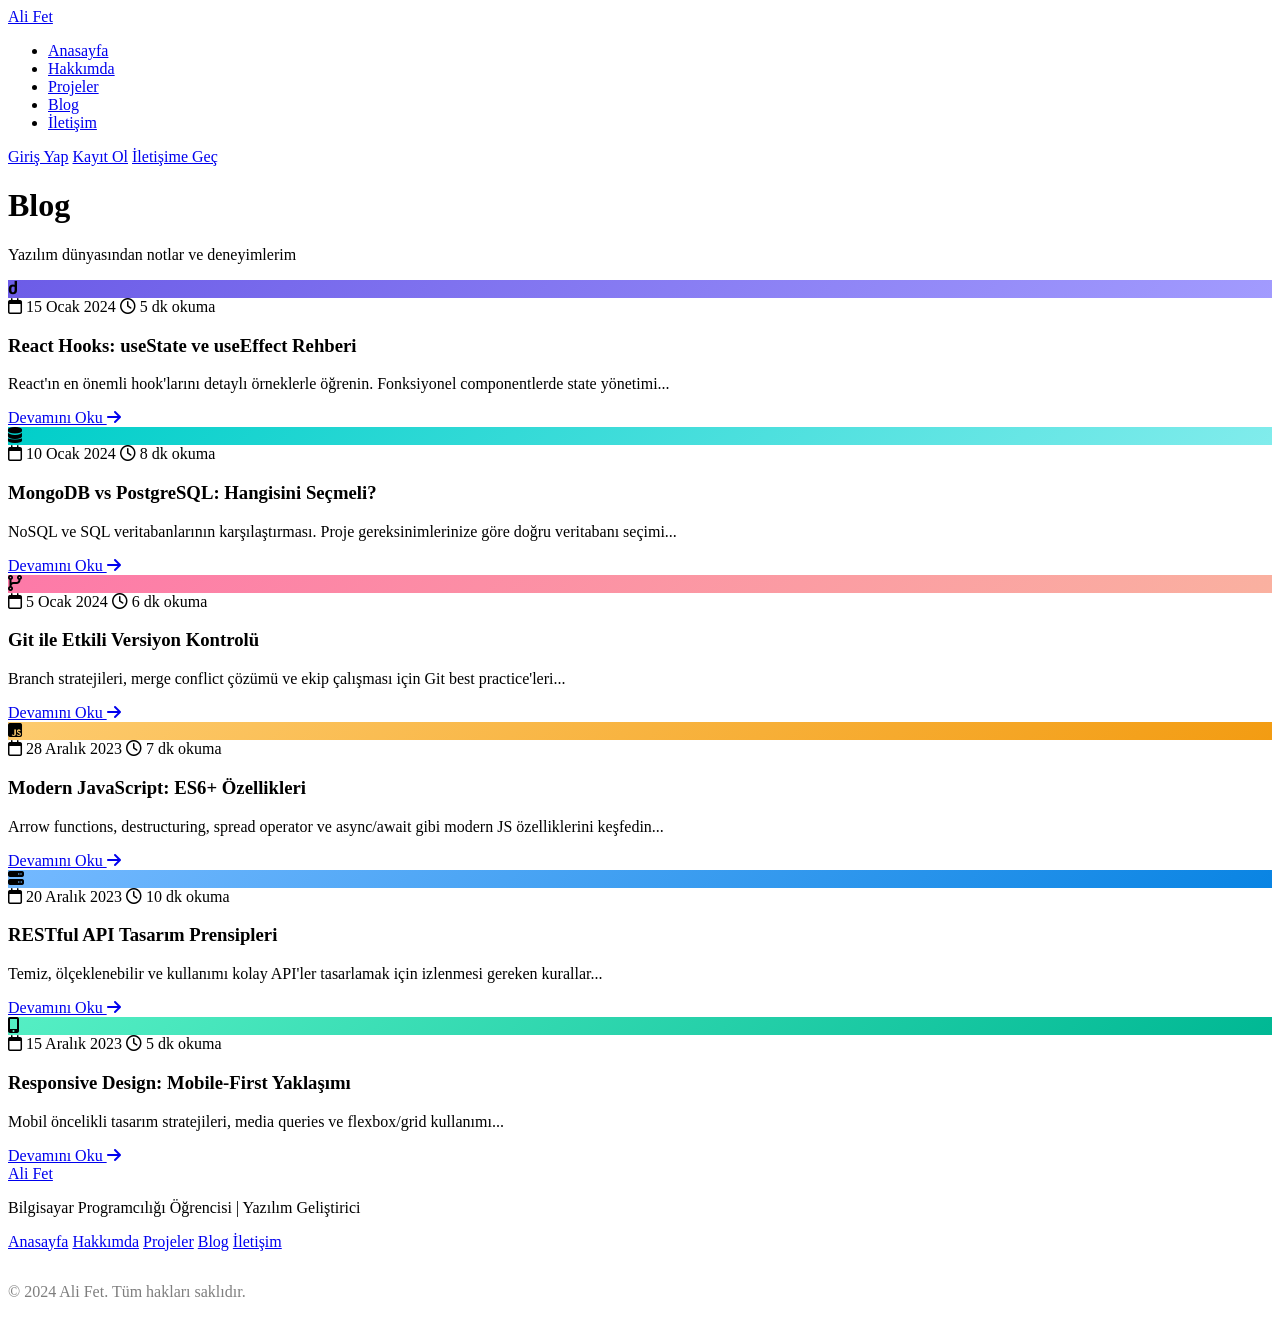
==== pages/blog.html @ 5f3c0827 "Add files via upload" ====
<!DOCTYPE html>
<html lang="tr">
<head>
    <meta charset="UTF-8">
    <meta name="viewport" content="width=device-width, initial-scale=1.0">
    <title>Blog | Ali Fet</title>
    <link rel="stylesheet" href="../assets/css/style.css">
    <link rel="stylesheet" href="../assets/css/responsive.css">
    <link rel="stylesheet" href="https://cdnjs.cloudflare.com/ajax/libs/font-awesome/6.4.0/css/all.min.css">
</head>
<body>
    <div class="preloader">
        <div class="loader"></div>
    </div>
    
    <div class="particles"></div>
    
    <nav class="navbar">
        <a href="../index.html" class="logo">Ali Fet</a>
        
        <ul class="nav-links">
            <li><a href="../index.html">Anasayfa</a></li>
            <li><a href="hakkimda.html">Hakkımda</a></li>
            <li><a href="projeler.html">Projeler</a></li>
            <li><a href="blog.html" class="active">Blog</a></li>
            <li><a href="iletisim.html">İletişim</a></li>
        </ul>
        
        <div class="nav-right">
            <a href="giris.html" class="btn btn-outline">Giriş Yap</a>
            <a href="kayit.html" class="btn btn-primary">Kayıt Ol</a>
            <a href="iletisim.html" class="btn btn-secondary">İletişime Geç</a>
        </div>
        
        <div class="mobile-menu-btn">
            <span></span>
            <span></span>
            <span></span>
        </div>
    </nav>
    
    <header class="page-header">
        <h1>Blog</h1>
        <p>Yazılım dünyasından notlar ve deneyimlerim</p>
    </header>
    
    <div class="blog-grid">
        <article class="blog-card">
            <div class="blog-image" style="background: linear-gradient(135deg, #6c5ce7, #a29bfe);">
                <i class="fas fa-react"></i>
            </div>
            <div class="blog-content">
                <div class="blog-meta">
                    <span><i class="far fa-calendar"></i> 15 Ocak 2024</span>
                    <span><i class="far fa-clock"></i> 5 dk okuma</span>
                </div>
                <h3>React Hooks: useState ve useEffect Rehberi</h3>
                <p>React'ın en önemli hook'larını detaylı örneklerle öğrenin. Fonksiyonel componentlerde state yönetimi...</p>
                <a href="#" class="read-more">Devamını Oku <i class="fas fa-arrow-right"></i></a>
            </div>
        </article>
        
        <article class="blog-card">
            <div class="blog-image" style="background: linear-gradient(135deg, #00cec9, #81ecec);">
                <i class="fas fa-database"></i>
            </div>
            <div class="blog-content">
                <div class="blog-meta">
                    <span><i class="far fa-calendar"></i> 10 Ocak 2024</span>
                    <span><i class="far fa-clock"></i> 8 dk okuma</span>
                </div>
                <h3>MongoDB vs PostgreSQL: Hangisini Seçmeli?</h3>
                <p>NoSQL ve SQL veritabanlarının karşılaştırması. Proje gereksinimlerinize göre doğru veritabanı seçimi...</p>
                <a href="#" class="read-more">Devamını Oku <i class="fas fa-arrow-right"></i></a>
            </div>
        </article>
        
        <article class="blog-card">
            <div class="blog-image" style="background: linear-gradient(135deg, #fd79a8, #fab1a0);">
                <i class="fas fa-code-branch"></i>
            </div>
            <div class="blog-content">
                <div class="blog-meta">
                    <span><i class="far fa-calendar"></i> 5 Ocak 2024</span>
                    <span><i class="far fa-clock"></i> 6 dk okuma</span>
                </div>
                <h3>Git ile Etkili Versiyon Kontrolü</h3>
                <p>Branch stratejileri, merge conflict çözümü ve ekip çalışması için Git best practice'leri...</p>
                <a href="#" class="read-more">Devamını Oku <i class="fas fa-arrow-right"></i></a>
            </div>
        </article>
        
        <article class="blog-card">
            <div class="blog-image" style="background: linear-gradient(135deg, #fdcb6e, #f39c12);">
                <i class="fab fa-js-square"></i>
            </div>
            <div class="blog-content">
                <div class="blog-meta">
                    <span><i class="far fa-calendar"></i> 28 Aralık 2023</span>
                    <span><i class="far fa-clock"></i> 7 dk okuma</span>
                </div>
                <h3>Modern JavaScript: ES6+ Özellikleri</h3>
                <p>Arrow functions, destructuring, spread operator ve async/await gibi modern JS özelliklerini keşfedin...</p>
                <a href="#" class="read-more">Devamını Oku <i class="fas fa-arrow-right"></i></a>
            </div>
        </article>
        
        <article class="blog-card">
            <div class="blog-image" style="background: linear-gradient(135deg, #74b9ff, #0984e3);">
                <i class="fas fa-server"></i>
            </div>
            <div class="blog-content">
                <div class="blog-meta">
                    <span><i class="far fa-calendar"></i> 20 Aralık 2023</span>
                    <span><i class="far fa-clock"></i> 10 dk okuma</span>
                </div>
                <h3>RESTful API Tasarım Prensipleri</h3>
                <p>Temiz, ölçeklenebilir ve kullanımı kolay API'ler tasarlamak için izlenmesi gereken kurallar...</p>
                <a href="#" class="read-more">Devamını Oku <i class="fas fa-arrow-right"></i></a>
            </div>
        </article>
        
        <article class="blog-card">
            <div class="blog-image" style="background: linear-gradient(135deg, #55efc4, #00b894);">
                <i class="fas fa-mobile-alt"></i>
            </div>
            <div class="blog-content">
                <div class="blog-meta">
                    <span><i class="far fa-calendar"></i> 15 Aralık 2023</span>
                    <span><i class="far fa-clock"></i> 5 dk okuma</span>
                </div>
                <h3>Responsive Design: Mobile-First Yaklaşımı</h3>
                <p>Mobil öncelikli tasarım stratejileri, media queries ve flexbox/grid kullanımı...</p>
                <a href="#" class="read-more">Devamını Oku <i class="fas fa-arrow-right"></i></a>
            </div>
        </article>
    </div>
    
    <footer class="footer">
        <div class="footer-content">
            <a href="../index.html" class="logo">Ali Fet</a>
            <p>Bilgisayar Programcılığı Öğrencisi | Yazılım Geliştirici</p>
            <div class="footer-links">
                <a href="../index.html">Anasayfa</a>
                <a href="hakkimda.html">Hakkımda</a>
                <a href="projeler.html">Projeler</a>
                <a href="blog.html">Blog</a>
                <a href="iletisim.html">İletişim</a>
            </div>
            <p style="margin-top: 2rem; opacity: 0.5;">© 2024 Ali Fet. Tüm hakları saklıdır.</p>
        </div>
    </footer>
    
    <script src="../assets/js/main.js"></script>
</body>
</html>
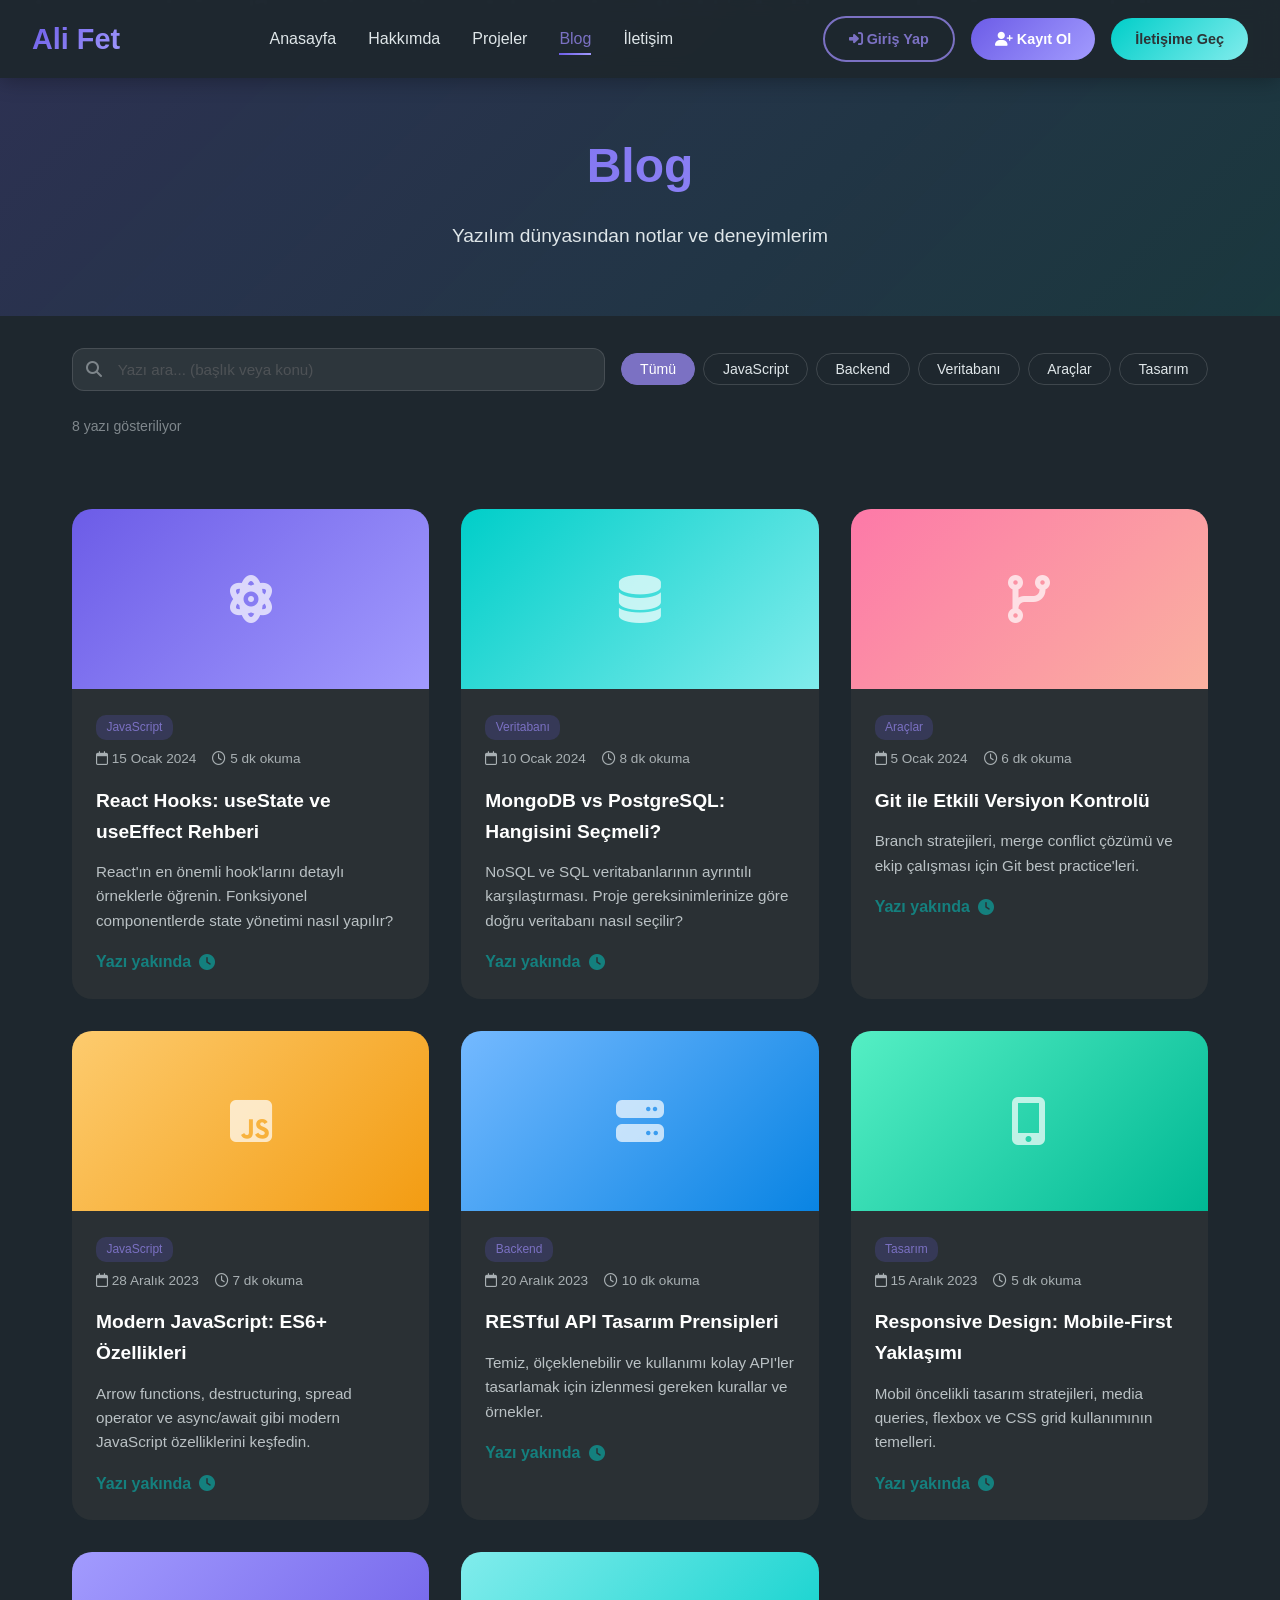
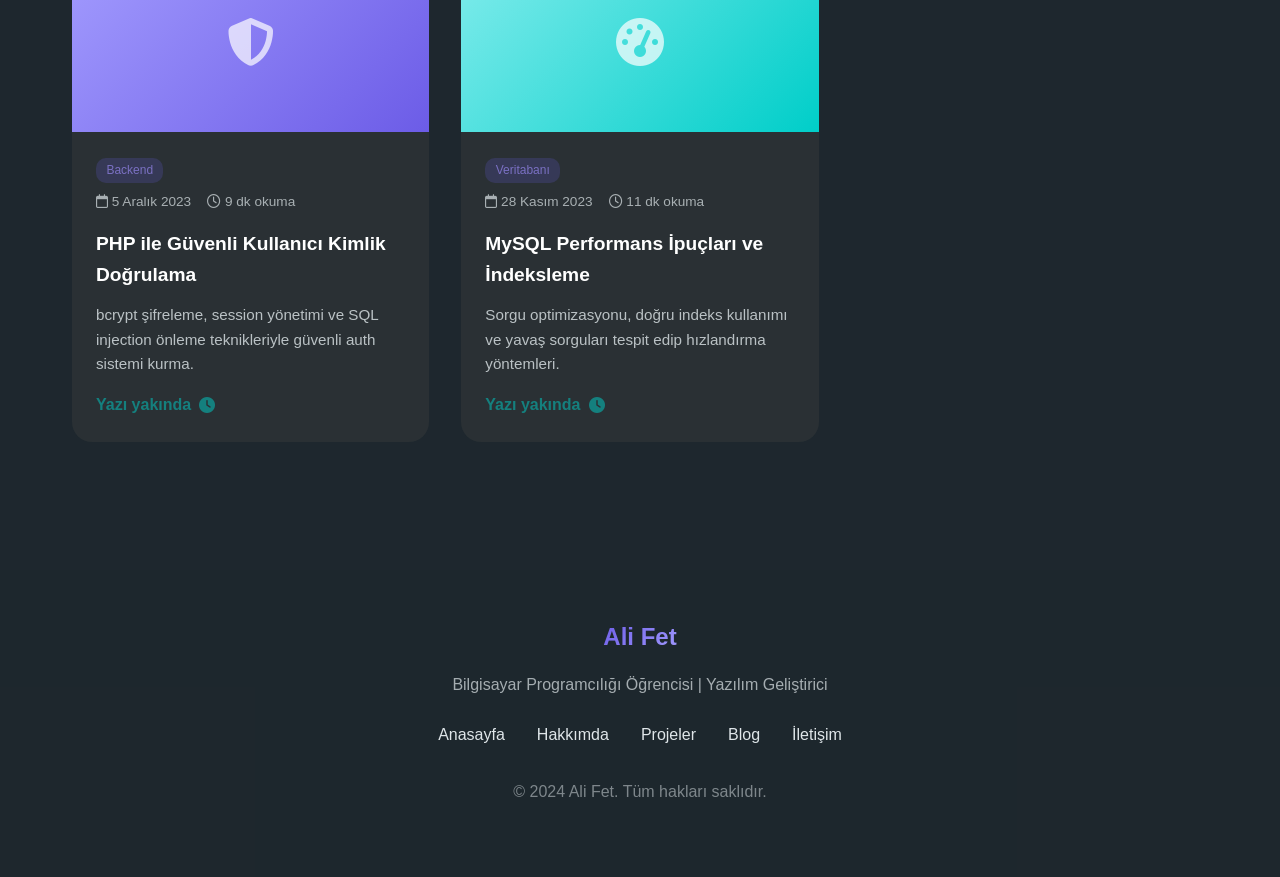
==== commit 447c2872: "Update blog.html" ====
--- a/pages/blog.html
+++ b/pages/blog.html
@@ -4,20 +4,76 @@
     <meta charset="UTF-8">
     <meta name="viewport" content="width=device-width, initial-scale=1.0">
     <title>Blog | Ali Fet</title>
+    <link rel="icon" type="image/svg+xml" href="../assets/img/favicon.svg">
     <link rel="stylesheet" href="../assets/css/style.css">
     <link rel="stylesheet" href="../assets/css/responsive.css">
     <link rel="stylesheet" href="https://cdnjs.cloudflare.com/ajax/libs/font-awesome/6.4.0/css/all.min.css">
+    <style>
+        .filter-bar {
+            max-width: 1200px;
+            margin: 2rem auto 1.5rem;
+            padding: 0 2rem;
+            display: flex;
+            flex-wrap: wrap;
+            gap: 1rem;
+            align-items: center;
+        }
+        .search-box { flex: 1; min-width: 220px; position: relative; }
+        .search-box input {
+            width: 100%;
+            padding: 0.75rem 1rem 0.75rem 2.8rem;
+            background: rgba(255,255,255,0.07);
+            border: 1px solid rgba(255,255,255,0.12);
+            border-radius: 12px;
+            color: var(--light);
+            font-size: 0.95rem;
+            transition: border-color 0.3s;
+        }
+        .search-box input:focus { outline: none; border-color: var(--primary); background: rgba(255,255,255,0.1); }
+        .search-box input::placeholder { opacity: 0.45; }
+        .search-box i { position: absolute; left: 0.9rem; top: 50%; transform: translateY(-50%); opacity: 0.45; pointer-events: none; }
+
+        .filter-cats { display: flex; flex-wrap: wrap; gap: 0.5rem; }
+        .filter-cats button {
+            padding: 0.45rem 1.15rem;
+            border-radius: 20px;
+            border: 1px solid rgba(255,255,255,0.15);
+            background: transparent;
+            color: var(--light);
+            cursor: pointer;
+            font-size: 0.88rem;
+            transition: all 0.22s;
+        }
+        .filter-cats button:hover { border-color: var(--primary); color: var(--primary); }
+        .filter-cats button.active { background: var(--primary); border-color: var(--primary); color: #fff; }
+
+        .result-count {
+            max-width: 1200px; margin: 0 auto 0.5rem; padding: 0 2rem;
+            font-size: 0.88rem; opacity: 0.5;
+        }
+
+        .empty-state {
+            text-align: center; padding: 4rem 2rem; opacity: 0.55;
+        }
+        .empty-state i { font-size: 3rem; margin-bottom: 1rem; display: block; }
+
+        .kat-badge {
+            font-size: 0.75rem;
+            background: rgba(108,92,231,0.2);
+            color: var(--primary);
+            padding: 0.18rem 0.65rem;
+            border-radius: 10px;
+            display: inline-block;
+            margin-bottom: 0.5rem;
+        }
+    </style>
 </head>
 <body>
-    <div class="preloader">
-        <div class="loader"></div>
-    </div>
-    
+    <div class="preloader"><div class="loader"></div></div>
     <div class="particles"></div>
-    
+
     <nav class="navbar">
         <a href="../index.html" class="logo">Ali Fet</a>
-        
         <ul class="nav-links">
             <li><a href="../index.html">Anasayfa</a></li>
             <li><a href="hakkimda.html">Hakkımda</a></li>
@@ -25,117 +81,45 @@
             <li><a href="blog.html" class="active">Blog</a></li>
             <li><a href="iletisim.html">İletişim</a></li>
         </ul>
-        
         <div class="nav-right">
             <a href="giris.html" class="btn btn-outline">Giriş Yap</a>
             <a href="kayit.html" class="btn btn-primary">Kayıt Ol</a>
             <a href="iletisim.html" class="btn btn-secondary">İletişime Geç</a>
         </div>
-        
-        <div class="mobile-menu-btn">
-            <span></span>
-            <span></span>
-            <span></span>
-        </div>
+        <div class="mobile-menu-btn"><span></span><span></span><span></span></div>
     </nav>
-    
+
     <header class="page-header">
         <h1>Blog</h1>
         <p>Yazılım dünyasından notlar ve deneyimlerim</p>
     </header>
-    
-    <div class="blog-grid">
-        <article class="blog-card">
-            <div class="blog-image" style="background: linear-gradient(135deg, #6c5ce7, #a29bfe);">
-                <i class="fas fa-react"></i>
-            </div>
-            <div class="blog-content">
-                <div class="blog-meta">
-                    <span><i class="far fa-calendar"></i> 15 Ocak 2024</span>
-                    <span><i class="far fa-clock"></i> 5 dk okuma</span>
-                </div>
-                <h3>React Hooks: useState ve useEffect Rehberi</h3>
-                <p>React'ın en önemli hook'larını detaylı örneklerle öğrenin. Fonksiyonel componentlerde state yönetimi...</p>
-                <a href="#" class="read-more">Devamını Oku <i class="fas fa-arrow-right"></i></a>
-            </div>
-        </article>
-        
-        <article class="blog-card">
-            <div class="blog-image" style="background: linear-gradient(135deg, #00cec9, #81ecec);">
-                <i class="fas fa-database"></i>
-            </div>
-            <div class="blog-content">
-                <div class="blog-meta">
-                    <span><i class="far fa-calendar"></i> 10 Ocak 2024</span>
-                    <span><i class="far fa-clock"></i> 8 dk okuma</span>
-                </div>
-                <h3>MongoDB vs PostgreSQL: Hangisini Seçmeli?</h3>
-                <p>NoSQL ve SQL veritabanlarının karşılaştırması. Proje gereksinimlerinize göre doğru veritabanı seçimi...</p>
-                <a href="#" class="read-more">Devamını Oku <i class="fas fa-arrow-right"></i></a>
-            </div>
-        </article>
-        
-        <article class="blog-card">
-            <div class="blog-image" style="background: linear-gradient(135deg, #fd79a8, #fab1a0);">
-                <i class="fas fa-code-branch"></i>
-            </div>
-            <div class="blog-content">
-                <div class="blog-meta">
-                    <span><i class="far fa-calendar"></i> 5 Ocak 2024</span>
-                    <span><i class="far fa-clock"></i> 6 dk okuma</span>
-                </div>
-                <h3>Git ile Etkili Versiyon Kontrolü</h3>
-                <p>Branch stratejileri, merge conflict çözümü ve ekip çalışması için Git best practice'leri...</p>
-                <a href="#" class="read-more">Devamını Oku <i class="fas fa-arrow-right"></i></a>
-            </div>
-        </article>
-        
-        <article class="blog-card">
-            <div class="blog-image" style="background: linear-gradient(135deg, #fdcb6e, #f39c12);">
-                <i class="fab fa-js-square"></i>
-            </div>
-            <div class="blog-content">
-                <div class="blog-meta">
-                    <span><i class="far fa-calendar"></i> 28 Aralık 2023</span>
-                    <span><i class="far fa-clock"></i> 7 dk okuma</span>
-                </div>
-                <h3>Modern JavaScript: ES6+ Özellikleri</h3>
-                <p>Arrow functions, destructuring, spread operator ve async/await gibi modern JS özelliklerini keşfedin...</p>
-                <a href="#" class="read-more">Devamını Oku <i class="fas fa-arrow-right"></i></a>
-            </div>
-        </article>
-        
-        <article class="blog-card">
-            <div class="blog-image" style="background: linear-gradient(135deg, #74b9ff, #0984e3);">
-                <i class="fas fa-server"></i>
-            </div>
-            <div class="blog-content">
-                <div class="blog-meta">
-                    <span><i class="far fa-calendar"></i> 20 Aralık 2023</span>
-                    <span><i class="far fa-clock"></i> 10 dk okuma</span>
-                </div>
-                <h3>RESTful API Tasarım Prensipleri</h3>
-                <p>Temiz, ölçeklenebilir ve kullanımı kolay API'ler tasarlamak için izlenmesi gereken kurallar...</p>
-                <a href="#" class="read-more">Devamını Oku <i class="fas fa-arrow-right"></i></a>
-            </div>
-        </article>
-        
-        <article class="blog-card">
-            <div class="blog-image" style="background: linear-gradient(135deg, #55efc4, #00b894);">
-                <i class="fas fa-mobile-alt"></i>
-            </div>
-            <div class="blog-content">
-                <div class="blog-meta">
-                    <span><i class="far fa-calendar"></i> 15 Aralık 2023</span>
-                    <span><i class="far fa-clock"></i> 5 dk okuma</span>
-                </div>
-                <h3>Responsive Design: Mobile-First Yaklaşımı</h3>
-                <p>Mobil öncelikli tasarım stratejileri, media queries ve flexbox/grid kullanımı...</p>
-                <a href="#" class="read-more">Devamını Oku <i class="fas fa-arrow-right"></i></a>
-            </div>
-        </article>
+
+    <!-- Filtre Araç Çubuğu -->
+    <div class="filter-bar">
+        <div class="search-box">
+            <i class="fas fa-search"></i>
+            <input type="text" id="blogArama" placeholder="Yazı ara... (başlık veya konu)">
+        </div>
+        <div class="filter-cats" id="blogKategori">
+            <button class="active" data-kat="tumu">Tümü</button>
+            <button data-kat="javascript">JavaScript</button>
+            <button data-kat="backend">Backend</button>
+            <button data-kat="veritabani">Veritabanı</button>
+            <button data-kat="araclar">Araçlar</button>
+            <button data-kat="tasarim">Tasarım</button>
+        </div>
     </div>
-    
+
+    <div class="result-count" id="blogSonuc"></div>
+
+    <div class="blog-grid" id="blogGrid"></div>
+
+    <div class="empty-state" id="blogBos" style="display:none;">
+        <i class="fas fa-search"></i>
+        <h3>Sonuç Bulunamadı</h3>
+        <p>Arama kriterlerinize uygun yazı bulunamadı.<br>Farklı bir anahtar kelime deneyin.</p>
+    </div>
+
     <footer class="footer">
         <div class="footer-content">
             <a href="../index.html" class="logo">Ali Fet</a>
@@ -147,10 +131,192 @@
                 <a href="blog.html">Blog</a>
                 <a href="iletisim.html">İletişim</a>
             </div>
-            <p style="margin-top: 2rem; opacity: 0.5;">© 2024 Ali Fet. Tüm hakları saklıdır.</p>
+            <p style="margin-top:2rem;opacity:0.5;">© 2024 Ali Fet. Tüm hakları saklıdır.</p>
         </div>
     </footer>
-    
+
     <script src="../assets/js/main.js"></script>
+    <script>
+    /* ================================================================
+       blog.html — Arama + Kategori Filtreleme (tamamen statik JS)
+    ================================================================ */
+
+    var BLOG_YAZILARI = [
+        {
+            id: 1,
+            baslik: 'React Hooks: useState ve useEffect Rehberi',
+            ozet: 'React\'ın en önemli hook\'larını detaylı örneklerle öğrenin. Fonksiyonel componentlerde state yönetimi nasıl yapılır?',
+            tarih: '15 Ocak 2024',
+            okuma: '5 dk',
+            kat: 'javascript',
+            renk: 'linear-gradient(135deg,#6c5ce7,#a29bfe)',
+            ikon: 'fas fa-atom'
+        },
+        {
+            id: 2,
+            baslik: 'MongoDB vs PostgreSQL: Hangisini Seçmeli?',
+            ozet: 'NoSQL ve SQL veritabanlarının ayrıntılı karşılaştırması. Proje gereksinimlerinize göre doğru veritabanı nasıl seçilir?',
+            tarih: '10 Ocak 2024',
+            okuma: '8 dk',
+            kat: 'veritabani',
+            renk: 'linear-gradient(135deg,#00cec9,#81ecec)',
+            ikon: 'fas fa-database'
+        },
+        {
+            id: 3,
+            baslik: 'Git ile Etkili Versiyon Kontrolü',
+            ozet: 'Branch stratejileri, merge conflict çözümü ve ekip çalışması için Git best practice\'leri.',
+            tarih: '5 Ocak 2024',
+            okuma: '6 dk',
+            kat: 'araclar',
+            renk: 'linear-gradient(135deg,#fd79a8,#fab1a0)',
+            ikon: 'fas fa-code-branch'
+        },
+        {
+            id: 4,
+            baslik: 'Modern JavaScript: ES6+ Özellikleri',
+            ozet: 'Arrow functions, destructuring, spread operator ve async/await gibi modern JavaScript özelliklerini keşfedin.',
+            tarih: '28 Aralık 2023',
+            okuma: '7 dk',
+            kat: 'javascript',
+            renk: 'linear-gradient(135deg,#fdcb6e,#f39c12)',
+            ikon: 'fab fa-js-square'
+        },
+        {
+            id: 5,
+            baslik: 'RESTful API Tasarım Prensipleri',
+            ozet: 'Temiz, ölçeklenebilir ve kullanımı kolay API\'ler tasarlamak için izlenmesi gereken kurallar ve örnekler.',
+            tarih: '20 Aralık 2023',
+            okuma: '10 dk',
+            kat: 'backend',
+            renk: 'linear-gradient(135deg,#74b9ff,#0984e3)',
+            ikon: 'fas fa-server'
+        },
+        {
+            id: 6,
+            baslik: 'Responsive Design: Mobile-First Yaklaşımı',
+            ozet: 'Mobil öncelikli tasarım stratejileri, media queries, flexbox ve CSS grid kullanımının temelleri.',
+            tarih: '15 Aralık 2023',
+            okuma: '5 dk',
+            kat: 'tasarim',
+            renk: 'linear-gradient(135deg,#55efc4,#00b894)',
+            ikon: 'fas fa-mobile-alt'
+        },
+        {
+            id: 7,
+            baslik: 'PHP ile Güvenli Kullanıcı Kimlik Doğrulama',
+            ozet: 'bcrypt şifreleme, session yönetimi ve SQL injection önleme teknikleriyle güvenli auth sistemi kurma.',
+            tarih: '5 Aralık 2023',
+            okuma: '9 dk',
+            kat: 'backend',
+            renk: 'linear-gradient(135deg,#a29bfe,#6c5ce7)',
+            ikon: 'fas fa-shield-alt'
+        },
+        {
+            id: 8,
+            baslik: 'MySQL Performans İpuçları ve İndeksleme',
+            ozet: 'Sorgu optimizasyonu, doğru indeks kullanımı ve yavaş sorguları tespit edip hızlandırma yöntemleri.',
+            tarih: '28 Kasım 2023',
+            okuma: '11 dk',
+            kat: 'veritabani',
+            renk: 'linear-gradient(135deg,#81ecec,#00cec9)',
+            ikon: 'fas fa-tachometer-alt'
+        }
+    ];
+
+    var katAdlari = {
+        javascript: 'JavaScript',
+        backend:    'Backend',
+        veritabani: 'Veritabanı',
+        araclar:    'Araçlar',
+        tasarim:    'Tasarım'
+    };
+
+    var aktifKat = 'tumu';
+    var aramaStr = '';
+
+    // ── Filtrele ve Göster ───────────────────────────────────────────
+    function blogFiltrele() {
+        var liste = BLOG_YAZILARI.slice();
+
+        if (aktifKat !== 'tumu') {
+            liste = liste.filter(function (y) { return y.kat === aktifKat; });
+        }
+
+        if (aramaStr !== '') {
+            var q = aramaStr.toLowerCase();
+            liste = liste.filter(function (y) {
+                return y.baslik.toLowerCase().includes(q) || y.ozet.toLowerCase().includes(q);
+            });
+        }
+
+        blogGoster(liste);
+    }
+
+    function blogGoster(liste) {
+        var grid   = document.getElementById('blogGrid');
+        var bos    = document.getElementById('blogBos');
+        var sonuc  = document.getElementById('blogSonuc');
+
+        sonuc.textContent = liste.length + ' yazı gösteriliyor';
+
+        if (liste.length === 0) {
+            grid.innerHTML = '';
+            bos.style.display = 'block';
+            return;
+        }
+        bos.style.display = 'none';
+
+        grid.innerHTML = liste.map(function (y) {
+            return [
+                '<article class="blog-card fade-in">',
+                    '<div class="blog-image" style="background:' + y.renk + '">',
+                        '<i class="' + y.ikon + '"></i>',
+                    '</div>',
+                    '<div class="blog-content">',
+                        '<span class="kat-badge">' + (katAdlari[y.kat] || y.kat) + '</span>',
+                        '<div class="blog-meta">',
+                            '<span><i class="far fa-calendar"></i> ' + y.tarih + '</span>',
+                            '<span><i class="far fa-clock"></i> ' + y.okuma + ' okuma</span>',
+                        '</div>',
+                        '<h3>' + y.baslik + '</h3>',
+                        '<p>' + y.ozet + '</p>',
+                        '<span class="read-more" style="opacity:0.5;cursor:default;">',
+                            'Yazı yakında <i class="fas fa-clock"></i>',
+                        '</span>',
+                    '</div>',
+                '</article>'
+            ].join('');
+        }).join('');
+
+        if (typeof scrollAnimasyon === 'function') scrollAnimasyon();
+    }
+
+    // ── Kategori Butonları ────────────────────────────────────────────
+    document.getElementById('blogKategori').addEventListener('click', function (e) {
+        var btn = e.target.closest('button');
+        if (!btn) return;
+        document.querySelectorAll('#blogKategori button').forEach(function (b) {
+            b.classList.remove('active');
+        });
+        btn.classList.add('active');
+        aktifKat = btn.dataset.kat;
+        blogFiltrele();
+    });
+
+    // ── Arama Kutusu (debounce) ───────────────────────────────────────
+    var aramaTimer;
+    document.getElementById('blogArama').addEventListener('input', function (e) {
+        clearTimeout(aramaTimer);
+        var deger = e.target.value;
+        aramaTimer = setTimeout(function () {
+            aramaStr = deger.trim();
+            blogFiltrele();
+        }, 280);
+    });
+
+    // İlk yükleme
+    blogFiltrele();
+    </script>
 </body>
 </html>
--- a/assets/css/style.css
+++ b/assets/css/style.css
@@ -0,0 +1,1210 @@
+/* ========== GENEL STILLER ========== */
+* {
+    margin: 0;
+    padding: 0;
+    box-sizing: border-box;
+}
+
+:root {
+    --primary: #7b71c3;
+    --primary-dark: #5b4cdb;
+    --secondary: #00cec9;
+    --accent: #fd79a8;
+    --dark: #2d3436;
+    --darker: #1e272e;
+    --light: #dfe6e9;
+    --white: #ffffff;
+    --gradient: linear-gradient(135deg, #6c5ce7 0%, #a29bfe 100%);
+    --gradient-2: linear-gradient(135deg, #00cec9 0%, #81ecec 100%);
+}
+
+html {
+    scroll-behavior: smooth;
+}
+
+body {
+    font-family: 'Segoe UI', Tahoma, Geneva, Verdana, sans-serif;
+    background: var(--darker);
+    color: var(--light);
+    line-height: 1.6;
+    overflow-x: hidden;
+}
+
+a {
+    text-decoration: none;
+    color: inherit;
+}
+
+/* ========== NAVBAR ========== */
+.navbar {
+    position: fixed;
+    top: 0;
+    left: 0;
+    right: 0;
+    z-index: 1000;
+    background: rgba(30, 39, 46, 0.95);
+    backdrop-filter: blur(10px);
+    padding: 1rem 2rem;
+    display: flex;
+    justify-content: space-between;
+    align-items: center;
+    box-shadow: 0 2px 20px rgba(0, 0, 0, 0.3);
+}
+
+.logo {
+    font-size: 1.8rem;
+    font-weight: 700;
+    background: var(--gradient);
+    -webkit-background-clip: text;
+    -webkit-text-fill-color: transparent;
+    background-clip: text;
+    animation: glow 2s ease-in-out infinite alternate;
+}
+
+@keyframes glow {
+    from { filter: drop-shadow(0 0 5px rgba(108, 92, 231, 0.5)); }
+    to { filter: drop-shadow(0 0 20px rgba(108, 92, 231, 0.8)); }
+}
+
+.nav-links {
+    display: flex;
+    list-style: none;
+    gap: 2rem;
+}
+
+.nav-links a {
+    position: relative;
+    padding: 0.5rem 0;
+    font-weight: 500;
+    transition: color 0.3s ease;
+}
+
+.nav-links a::after {
+    content: '';
+    position: absolute;
+    bottom: 0;
+    left: 0;
+    width: 0;
+    height: 2px;
+    background: var(--gradient);
+    transition: width 0.3s ease;
+}
+
+.nav-links a:hover {
+    color: var(--primary);
+}
+
+.nav-links a:hover::after {
+    width: 100%;
+}
+
+.nav-links a.active {
+    color: var(--primary);
+}
+
+.nav-links a.active::after {
+    width: 100%;
+}
+
+.nav-right {
+    display: flex;
+    gap: 1rem;
+    align-items: center;
+}
+
+.btn {
+    padding: 0.6rem 1.5rem;
+    border-radius: 50px;
+    font-weight: 600;
+    cursor: pointer;
+    transition: all 0.3s ease;
+    border: none;
+    font-size: 0.9rem;
+}
+
+.btn-outline {
+    background: transparent;
+    border: 2px solid var(--primary);
+    color: var(--primary);
+}
+
+.btn-outline:hover {
+    background: var(--primary);
+    color: var(--white);
+    transform: translateY(-2px);
+    box-shadow: 0 5px 20px rgba(108, 92, 231, 0.4);
+}
+
+.btn-primary {
+    background: var(--gradient);
+    color: var(--white);
+}
+
+.btn-primary:hover {
+    transform: translateY(-2px);
+    box-shadow: 0 5px 20px rgba(108, 92, 231, 0.4);
+}
+
+.btn-secondary {
+    background: var(--gradient-2);
+    color: var(--dark);
+}
+
+.btn-secondary:hover {
+    transform: translateY(-2px);
+    box-shadow: 0 5px 20px rgba(0, 206, 201, 0.4);
+}
+
+/* ========== HERO SECTION ========== */
+.hero {
+    min-height: 100vh;
+    display: flex;
+    align-items: center;
+    justify-content: center;
+    padding: 6rem 2rem 2rem;
+    position: relative;
+    overflow: hidden;
+}
+
+.hero::before {
+    content: '';
+    position: absolute;
+    top: -50%;
+    left: -50%;
+    width: 200%;
+    height: 200%;
+    background: radial-gradient(circle, rgba(108, 92, 231, 0.1) 0%, transparent 50%);
+    animation: rotate 20s linear infinite;
+}
+
+@keyframes rotate {
+    from { transform: rotate(0deg); }
+    to { transform: rotate(360deg); }
+}
+
+.hero-content {
+    text-align: center;
+    z-index: 1;
+    animation: fadeInUp 1s ease;
+}
+
+@keyframes fadeInUp {
+    from {
+        opacity: 0;
+        transform: translateY(50px);
+    }
+    to {
+        opacity: 1;
+        transform: translateY(0);
+    }
+}
+
+.hero h1 {
+    font-size: 3.5rem;
+    margin-bottom: 1rem;
+    background: var(--gradient);
+    -webkit-background-clip: text;
+    -webkit-text-fill-color: transparent;
+    background-clip: text;
+}
+
+.hero .subtitle {
+    font-size: 1.5rem;
+    color: var(--secondary);
+    margin-bottom: 1rem;
+}
+
+.hero .description {
+    font-size: 1.1rem;
+    max-width: 600px;
+    margin: 0 auto 2rem;
+    color: var(--light);
+    opacity: 0.8;
+}
+
+.typing-text {
+    font-size: 1.3rem;
+    color: var(--accent);
+    margin-bottom: 2rem;
+}
+
+.typing-text span {
+    border-right: 3px solid var(--accent);
+    padding-right: 5px;
+    animation: blink 0.7s infinite;
+}
+
+@keyframes blink {
+    0%, 100% { border-color: var(--accent); }
+    50% { border-color: transparent; }
+}
+
+.hero-buttons {
+    display: flex;
+    gap: 1rem;
+    justify-content: center;
+    flex-wrap: wrap;
+}
+
+/* Floating Shapes */
+.floating-shapes {
+    position: absolute;
+    width: 100%;
+    height: 100%;
+    overflow: hidden;
+    z-index: 0;
+}
+
+.shape {
+    position: absolute;
+    opacity: 0.1;
+    animation: float 6s ease-in-out infinite;
+}
+
+.shape:nth-child(1) {
+    top: 20%;
+    left: 10%;
+    width: 80px;
+    height: 80px;
+    background: var(--primary);
+    border-radius: 50%;
+    animation-delay: 0s;
+}
+
+.shape:nth-child(2) {
+    top: 60%;
+    right: 10%;
+    width: 120px;
+    height: 120px;
+    background: var(--secondary);
+    border-radius: 30% 70% 70% 30% / 30% 30% 70% 70%;
+    animation-delay: 2s;
+}
+
+.shape:nth-child(3) {
+    bottom: 20%;
+    left: 20%;
+    width: 60px;
+    height: 60px;
+    background: var(--accent);
+    transform: rotate(45deg);
+    animation-delay: 4s;
+}
+
+@keyframes float {
+    0%, 100% { transform: translateY(0) rotate(0deg); }
+    50% { transform: translateY(-20px) rotate(10deg); }
+}
+
+/* ========== SECTION GENEL ========== */
+.section {
+    padding: 5rem 2rem;
+    max-width: 1200px;
+    margin: 0 auto;
+}
+
+.section-title {
+    font-size: 2.5rem;
+    text-align: center;
+    margin-bottom: 3rem;
+    background: var(--gradient);
+    -webkit-background-clip: text;
+    -webkit-text-fill-color: transparent;
+    background-clip: text;
+    position: relative;
+}
+
+.section-title::after {
+    content: '';
+    display: block;
+    width: 100px;
+    height: 4px;
+    background: var(--gradient);
+    margin: 1rem auto 0;
+    border-radius: 2px;
+}
+
+/* ========== PAGE HEADER ========== */
+.page-header {
+    padding: 8rem 2rem 4rem;
+    text-align: center;
+    background: linear-gradient(135deg, rgba(108, 92, 231, 0.2) 0%, rgba(0, 206, 201, 0.1) 100%);
+    position: relative;
+    overflow: hidden;
+}
+
+.page-header::before {
+    content: '';
+    position: absolute;
+    top: 0;
+    left: 0;
+    right: 0;
+    bottom: 0;
+    background: url("data:image/svg+xml,%3Csvg width='60' height='60' viewBox='0 0 60 60' xmlns='[w3.org](http://www.w3.org/2000/svg)'%3E%3Cg fill='none' fill-rule='evenodd'%3E%3Cg fill='%236c5ce7' fill-opacity='0.05'%3E%3Cpath d='M36 34v-4h-2v4h-4v2h4v4h2v-4h4v-2h-4zm0-30V0h-2v4h-4v2h4v4h2V6h4V4h-4zM6 34v-4H4v4H0v2h4v4h2v-4h4v-2H6zM6 4V0H4v4H0v2h4v4h2V6h4V4H6z'/%3E%3C/g%3E%3C/g%3E%3C/svg%3E");
+}
+
+.page-header h1 {
+    font-size: 3rem;
+    background: var(--gradient);
+    -webkit-background-clip: text;
+    -webkit-text-fill-color: transparent;
+    background-clip: text;
+    margin-bottom: 1rem;
+    animation: fadeInUp 0.8s ease;
+}
+
+.page-header p {
+    font-size: 1.2rem;
+    opacity: 0.8;
+    animation: fadeInUp 0.8s ease 0.2s both;
+}
+
+/* ========== HAKKIMDA SAYFASI ========== */
+.about-content {
+    display: grid;
+    grid-template-columns: 1fr 1fr;
+    gap: 4rem;
+    align-items: center;
+    padding: 4rem 2rem;
+    max-width: 1200px;
+    margin: 0 auto;
+}
+
+.about-image {
+    position: relative;
+    animation: fadeInLeft 1s ease;
+}
+
+@keyframes fadeInLeft {
+    from {
+        opacity: 0;
+        transform: translateX(-50px);
+    }
+    to {
+        opacity: 1;
+        transform: translateX(0);
+    }
+}
+
+.about-image .image-wrapper {
+    position: relative;
+    width: 300px;
+    height: 300px;
+    margin: 0 auto;
+}
+
+.about-image .image-wrapper::before {
+    content: '';
+    position: absolute;
+    top: -10px;
+    left: -10px;
+    right: -10px;
+    bottom: -10px;
+    background: var(--gradient);
+    border-radius: 20px;
+    z-index: -1;
+    animation: pulse 2s ease-in-out infinite;
+}
+
+@keyframes pulse {
+    0%, 100% { transform: scale(1); opacity: 1; }
+    50% { transform: scale(1.05); opacity: 0.8; }
+}
+
+.about-image img {
+    width: 100%;
+    height: 100%;
+    object-fit: cover;
+    border-radius: 20px;
+}
+
+.profile-placeholder {
+    width: 100%;
+    height: 100%;
+    background: var(--gradient);
+    border-radius: 20px;
+    display: flex;
+    align-items: center;
+    justify-content: center;
+    font-size: 5rem;
+    color: var(--white);
+}
+
+.about-text {
+    animation: fadeInRight 1s ease;
+}
+
+@keyframes fadeInRight {
+    from {
+        opacity: 0;
+        transform: translateX(50px);
+    }
+    to {
+        opacity: 1;
+        transform: translateX(0);
+    }
+}
+
+.about-text h2 {
+    font-size: 2rem;
+    margin-bottom: 1rem;
+    color: var(--primary);
+}
+
+.about-text p {
+    margin-bottom: 1.5rem;
+    line-height: 1.8;
+}
+
+.skills {
+    margin-top: 2rem;
+}
+
+.skills h3 {
+    margin-bottom: 1rem;
+    color: var(--secondary);
+}
+
+.skill-tags {
+    display: flex;
+    flex-wrap: wrap;
+    gap: 0.8rem;
+}
+
+.skill-tag {
+    background: rgba(108, 92, 231, 0.2);
+    padding: 0.5rem 1rem;
+    border-radius: 20px;
+    font-size: 0.9rem;
+    border: 1px solid var(--primary);
+    transition: all 0.3s ease;
+}
+
+.skill-tag:hover {
+    background: var(--primary);
+    color: var(--white);
+    transform: translateY(-3px);
+}
+
+/* Skill Bars */
+.skill-bars {
+    margin-top: 2rem;
+}
+
+.skill-bar {
+    margin-bottom: 1.5rem;
+}
+
+.skill-bar .skill-info {
+    display: flex;
+    justify-content: space-between;
+    margin-bottom: 0.5rem;
+}
+
+.skill-bar .bar {
+    height: 10px;
+    background: rgba(108, 92, 231, 0.2);
+    border-radius: 5px;
+    overflow: hidden;
+}
+
+.skill-bar .bar-fill {
+    height: 100%;
+    background: var(--gradient);
+    border-radius: 5px;
+    width: 0;
+    animation: fillBar 1.5s ease forwards;
+}
+
+@keyframes fillBar {
+    to { width: var(--width); }
+}
+
+/* ========== PROJELER SAYFASI ========== */
+.projects-grid {
+    display: grid;
+    grid-template-columns: repeat(auto-fit, minmax(350px, 1fr));
+    gap: 2rem;
+    padding: 4rem 2rem;
+    max-width: 1200px;
+    margin: 0 auto;
+}
+
+.project-card {
+    background: rgba(45, 52, 54, 0.8);
+    border-radius: 20px;
+    overflow: hidden;
+    transition: all 0.4s ease;
+    animation: fadeInUp 0.8s ease;
+    animation-fill-mode: both;
+}
+
+.project-card:nth-child(1) { animation-delay: 0.1s; }
+.project-card:nth-child(2) { animation-delay: 0.2s; }
+.project-card:nth-child(3) { animation-delay: 0.3s; }
+.project-card:nth-child(4) { animation-delay: 0.4s; }
+.project-card:nth-child(5) { animation-delay: 0.5s; }
+.project-card:nth-child(6) { animation-delay: 0.6s; }
+
+.project-card:hover {
+    transform: translateY(-10px);
+    box-shadow: 0 20px 40px rgba(108, 92, 231, 0.3);
+}
+
+.project-image {
+    height: 200px;
+    background: var(--gradient);
+    position: relative;
+    overflow: hidden;
+}
+
+.project-image::before {
+    content: '';
+    position: absolute;
+    top: 0;
+    left: -100%;
+    width: 100%;
+    height: 100%;
+    background: linear-gradient(90deg, transparent, rgba(255,255,255,0.2), transparent);
+    transition: 0.5s;
+}
+
+.project-card:hover .project-image::before {
+    left: 100%;
+}
+
+.project-image i {
+    position: absolute;
+    top: 50%;
+    left: 50%;
+    transform: translate(-50%, -50%);
+    font-size: 4rem;
+    color: rgba(255,255,255,0.5);
+}
+
+.project-info {
+    padding: 1.5rem;
+}
+
+.project-info h3 {
+    font-size: 1.3rem;
+    margin-bottom: 0.5rem;
+    color: var(--white);
+}
+
+.project-info p {
+    font-size: 0.95rem;
+    opacity: 0.8;
+    margin-bottom: 1rem;
+}
+
+.project-tech {
+    display: flex;
+    flex-wrap: wrap;
+    gap: 0.5rem;
+    margin-bottom: 1rem;
+}
+
+.project-tech span {
+    background: rgba(0, 206, 201, 0.2);
+    color: var(--secondary);
+    padding: 0.3rem 0.8rem;
+    border-radius: 15px;
+    font-size: 0.8rem;
+}
+
+.project-links {
+    display: flex;
+    gap: 1rem;
+}
+
+.project-links a {
+    padding: 0.5rem 1rem;
+    border-radius: 20px;
+    font-size: 0.85rem;
+    transition: all 0.3s ease;
+}
+
+.project-links .btn-demo {
+    background: var(--gradient);
+    color: var(--white);
+}
+
+.project-links .btn-code {
+    border: 1px solid var(--primary);
+    color: var(--primary);
+}
+
+.project-links a:hover {
+    transform: scale(1.05);
+}
+
+/* ========== BLOG SAYFASI ========== */
+.blog-grid {
+    display: grid;
+    grid-template-columns: repeat(auto-fit, minmax(350px, 1fr));
+    gap: 2rem;
+    padding: 4rem 2rem;
+    max-width: 1200px;
+    margin: 0 auto;
+}
+
+.blog-card {
+    background: rgba(45, 52, 54, 0.8);
+    border-radius: 20px;
+    overflow: hidden;
+    transition: all 0.4s ease;
+    animation: fadeInUp 0.8s ease;
+    animation-fill-mode: both;
+}
+
+.blog-card:nth-child(1) { animation-delay: 0.1s; }
+.blog-card:nth-child(2) { animation-delay: 0.2s; }
+.blog-card:nth-child(3) { animation-delay: 0.3s; }
+
+.blog-card:hover {
+    transform: translateY(-10px);
+    box-shadow: 0 20px 40px rgba(108, 92, 231, 0.3);
+}
+
+.blog-image {
+    height: 180px;
+    background: linear-gradient(135deg, var(--primary) 0%, var(--secondary) 100%);
+    position: relative;
+    display: flex;
+    align-items: center;
+    justify-content: center;
+}
+
+.blog-image i {
+    font-size: 3rem;
+    color: rgba(255,255,255,0.7);
+}
+
+.blog-content {
+    padding: 1.5rem;
+}
+
+.blog-meta {
+    display: flex;
+    gap: 1rem;
+    margin-bottom: 1rem;
+    font-size: 0.85rem;
+    opacity: 0.7;
+}
+
+.blog-content h3 {
+    font-size: 1.2rem;
+    margin-bottom: 0.8rem;
+    color: var(--white);
+    transition: color 0.3s ease;
+}
+
+.blog-card:hover h3 {
+    color: var(--primary);
+}
+
+.blog-content p {
+    font-size: 0.95rem;
+    opacity: 0.8;
+    margin-bottom: 1rem;
+}
+
+.read-more {
+    color: var(--secondary);
+    font-weight: 600;
+    display: inline-flex;
+    align-items: center;
+    gap: 0.5rem;
+    transition: gap 0.3s ease;
+}
+
+.read-more:hover {
+    gap: 1rem;
+}
+
+/* ========== İLETİŞİM SAYFASI ========== */
+.contact-container {
+    display: grid;
+    grid-template-columns: 1fr 1fr;
+    gap: 4rem;
+    padding: 4rem 2rem;
+    max-width: 1200px;
+    margin: 0 auto;
+}
+
+.contact-info {
+    animation: fadeInLeft 1s ease;
+}
+
+.contact-info h2 {
+    font-size: 2rem;
+    margin-bottom: 1rem;
+    color: var(--primary);
+}
+
+.contact-info p {
+    margin-bottom: 2rem;
+    opacity: 0.8;
+}
+
+.contact-item {
+    display: flex;
+    align-items: center;
+    gap: 1rem;
+    margin-bottom: 1.5rem;
+    padding: 1rem;
+    background: rgba(108, 92, 231, 0.1);
+    border-radius: 10px;
+    transition: all 0.3s ease;
+}
+
+.contact-item:hover {
+    background: rgba(108, 92, 231, 0.2);
+    transform: translateX(10px);
+}
+
+.contact-item i {
+    font-size: 1.5rem;
+    color: var(--primary);
+    width: 50px;
+    height: 50px;
+    background: rgba(108, 92, 231, 0.2);
+    border-radius: 50%;
+    display: flex;
+    align-items: center;
+    justify-content: center;
+}
+
+.social-links {
+    display: flex;
+    gap: 1rem;
+    margin-top: 2rem;
+}
+
+.social-links a {
+    width: 50px;
+    height: 50px;
+    background: rgba(108, 92, 231, 0.2);
+    border-radius: 50%;
+    display: flex;
+    align-items: center;
+    justify-content: center;
+    font-size: 1.3rem;
+    color: var(--primary);
+    transition: all 0.3s ease;
+}
+
+.social-links a:hover {
+    background: var(--primary);
+    color: var(--white);
+    transform: translateY(-5px);
+}
+
+.contact-form {
+    background: rgba(45, 52, 54, 0.8);
+    padding: 2rem;
+    border-radius: 20px;
+    animation: fadeInRight 1s ease;
+}
+
+.form-group {
+    margin-bottom: 1.5rem;
+}
+
+.form-group label {
+    display: block;
+    margin-bottom: 0.5rem;
+    color: var(--light);
+}
+
+.form-group input,
+.form-group textarea {
+    width: 100%;
+    padding: 1rem;
+    background: rgba(30, 39, 46, 0.8);
+    border: 2px solid transparent;
+    border-radius: 10px;
+    color: var(--white);
+    font-size: 1rem;
+    transition: all 0.3s ease;
+}
+
+.form-group input:focus,
+.form-group textarea:focus {
+    outline: none;
+    border-color: var(--primary);
+    box-shadow: 0 0 20px rgba(108, 92, 231, 0.3);
+}
+
+.form-group textarea {
+    min-height: 150px;
+    resize: vertical;
+}
+
+.contact-form .btn {
+    width: 100%;
+    padding: 1rem;
+    font-size: 1.1rem;
+}
+
+/* ========== GİRİŞ & KAYIT SAYFALARI ========== */
+.auth-container {
+    min-height: 100vh;
+    display: flex;
+    align-items: center;
+    justify-content: center;
+    padding: 6rem 2rem 2rem;
+    position: relative;
+}
+
+.auth-box {
+    background: rgba(45, 52, 54, 0.9);
+    padding: 3rem;
+    border-radius: 20px;
+    width: 100%;
+    max-width: 450px;
+    animation: fadeInUp 0.8s ease;
+    box-shadow: 0 20px 60px rgba(0, 0, 0, 0.3);
+}
+
+.auth-box h2 {
+    text-align: center;
+    font-size: 2rem;
+    margin-bottom: 0.5rem;
+    background: var(--gradient);
+    -webkit-background-clip: text;
+    -webkit-text-fill-color: transparent;
+    background-clip: text;
+}
+
+.auth-box .subtitle {
+    text-align: center;
+    opacity: 0.7;
+    margin-bottom: 2rem;
+}
+
+.auth-box .form-group {
+    position: relative;
+}
+
+.auth-box .form-group i {
+    position: absolute;
+    left: 1rem;
+    top: 50%;
+    transform: translateY(-50%);
+    color: var(--primary);
+    opacity: 0.7;
+}
+
+.auth-box .form-group input {
+    padding-left: 3rem;
+}
+
+.auth-box .form-group label {
+    display: none;
+}
+
+.form-options {
+    display: flex;
+    justify-content: space-between;
+    align-items: center;
+    margin-bottom: 1.5rem;
+    font-size: 0.9rem;
+}
+
+.form-options label {
+    display: flex;
+    align-items: center;
+    gap: 0.5rem;
+    cursor: pointer;
+}
+
+.form-options a {
+    color: var(--primary);
+}
+
+.auth-divider {
+    text-align: center;
+    margin: 1.5rem 0;
+    position: relative;
+}
+
+.auth-divider::before,
+.auth-divider::after {
+    content: '';
+    position: absolute;
+    top: 50%;
+    width: 40%;
+    height: 1px;
+    background: rgba(255,255,255,0.2);
+}
+
+.auth-divider::before { left: 0; }
+.auth-divider::after { right: 0; }
+
+.social-auth {
+    display: flex;
+    gap: 1rem;
+    margin-bottom: 1.5rem;
+}
+
+.social-auth button {
+    flex: 1;
+    padding: 0.8rem;
+    border: 1px solid rgba(255,255,255,0.2);
+    background: transparent;
+    border-radius: 10px;
+    color: var(--white);
+    cursor: pointer;
+    transition: all 0.3s ease;
+    display: flex;
+    align-items: center;
+    justify-content: center;
+    gap: 0.5rem;
+}
+
+.social-auth button:hover {
+    background: rgba(255,255,255,0.1);
+    border-color: var(--primary);
+}
+
+.auth-footer {
+    text-align: center;
+    margin-top: 1.5rem;
+}
+
+.auth-footer a {
+    color: var(--primary);
+    font-weight: 600;
+}
+
+/* ========== FOOTER ========== */
+.footer {
+    background: rgba(30, 39, 46, 0.95);
+    padding: 3rem 2rem;
+    text-align: center;
+    margin-top: 4rem;
+}
+
+.footer-content {
+    max-width: 1200px;
+    margin: 0 auto;
+}
+
+.footer .logo {
+    font-size: 1.5rem;
+    margin-bottom: 1rem;
+    display: inline-block;
+}
+
+.footer p {
+    opacity: 0.7;
+    margin-bottom: 1.5rem;
+}
+
+.footer-links {
+    display: flex;
+    justify-content: center;
+    gap: 2rem;
+    flex-wrap: wrap;
+}
+
+.footer-links a {
+    color: var(--light);
+    transition: color 0.3s ease;
+}
+
+.footer-links a:hover {
+    color: var(--primary);
+}
+
+/* ========== MOBİL MENÜ ========== */
+.mobile-menu-btn {
+    display: none;
+    flex-direction: column;
+    gap: 5px;
+    cursor: pointer;
+    z-index: 1001;
+}
+
+.mobile-menu-btn span {
+    width: 25px;
+    height: 3px;
+    background: var(--white);
+    transition: all 0.3s ease;
+}
+
+/* ========== RESPONSIVE ========== */
+@media (max-width: 992px) {
+    .about-content,
+    .contact-container {
+        grid-template-columns: 1fr;
+        gap: 2rem;
+    }
+    
+    .about-image {
+        order: -1;
+    }
+}
+
+@media (max-width: 768px) {
+    .mobile-menu-btn {
+        display: flex;
+    }
+    
+    .nav-links,
+    .nav-right {
+        position: fixed;
+        top: 0;
+        left: -100%;
+        width: 80%;
+        height: 100vh;
+        background: var(--darker);
+        flex-direction: column;
+        justify-content: center;
+        align-items: center;
+        gap: 2rem;
+        transition: left 0.3s ease;
+        z-index: 1000;
+    }
+    
+    .nav-links.active,
+    .nav-right.active {
+        left: 0;
+    }
+    
+    .hero h1 {
+        font-size: 2.5rem;
+    }
+    
+    .hero .subtitle {
+        font-size: 1.2rem;
+    }
+    
+    .page-header h1 {
+        font-size: 2rem;
+    }
+    
+    .projects-grid,
+    .blog-grid {
+        grid-template-columns: 1fr;
+    }
+}
+
+/* ========== SCROLL ANİMASYONLARI ========== */
+.fade-in {
+    opacity: 0;
+    transform: translateY(30px);
+    transition: all 0.8s ease;
+}
+
+.fade-in.visible {
+    opacity: 1;
+    transform: translateY(0);
+}
+
+/* ========== PRELOADER ========== */
+.preloader {
+    position: fixed;
+    top: 0;
+    left: 0;
+    width: 100%;
+    height: 100%;
+    background: var(--darker);
+    display: flex;
+    align-items: center;
+    justify-content: center;
+    z-index: 9999;
+    transition: opacity 0.5s ease, visibility 0.5s ease;
+}
+
+.preloader.hidden {
+    opacity: 0;
+    visibility: hidden;
+}
+
+.loader {
+    width: 50px;
+    height: 50px;
+    border: 3px solid rgba(108, 92, 231, 0.3);
+    border-top-color: var(--primary);
+    border-radius: 50%;
+    animation: spin 1s linear infinite;
+}
+
+@keyframes spin {
+    to { transform: rotate(360deg); }
+}
+
+/* ========== PARTICLES ========== */
+.particles {
+    position: fixed;
+    top: 0;
+    left: 0;
+    width: 100%;
+    height: 100%;
+    pointer-events: none;
+    z-index: -1;
+    overflow: hidden;
+}
+
+.particle {
+    position: absolute;
+    width: 4px;
+    height: 4px;
+    background: var(--primary);
+    border-radius: 50%;
+    opacity: 0.5;
+    animation: particleFloat 15s infinite;
+}
+
+@keyframes particleFloat {
+    0%, 100% {
+        transform: translateY(100vh) rotate(0deg);
+        opacity: 0;
+    }
+    10% {
+        opacity: 0.5;
+    }
+    90% {
+        opacity: 0.5;
+    }
+    100% {
+        transform: translateY(-100vh) rotate(720deg);
+        opacity: 0;
+    }
+}
+
+/* ========== KULLANICI DROPDOWN ========== */
+.kullanici-menu { position: relative; }
+.kullanici-btn { display: flex; align-items: center; gap: 0.5rem; cursor: pointer; }
+
+.dropdown-menu {
+    position: absolute; top: calc(100% + 0.75rem); right: 0;
+    background: rgba(30,39,46,0.98); backdrop-filter: blur(20px);
+    border: 1px solid rgba(108,92,231,0.3); border-radius: 16px;
+    min-width: 220px; padding: 0.75rem;
+    box-shadow: 0 20px 60px rgba(0,0,0,0.5);
+    opacity: 0; visibility: hidden; transform: translateY(-10px);
+    transition: all 0.25s ease; z-index: 2000;
+}
+.dropdown-menu.open { opacity: 1; visibility: visible; transform: translateY(0); }
+.dropdown-header { padding: 0.5rem 0.75rem 0.75rem; display: flex; flex-direction: column; gap: 0.2rem; }
+.dropdown-header strong { font-size: 0.95rem; color: var(--white); }
+.dropdown-header small { font-size: 0.78rem; color: var(--primary); opacity: 0.8; }
+.dropdown-item {
+    display: flex; align-items: center; gap: 0.75rem;
+    padding: 0.6rem 0.75rem; border-radius: 10px;
+    color: var(--light); font-size: 0.9rem; transition: all 0.2s ease; cursor: pointer;
+}
+.dropdown-item:hover { background: rgba(108,92,231,0.15); color: var(--primary); }
+.dropdown-item.cikis-btn:hover { background: rgba(225,112,85,0.15); color: #e17055; }
+.dropdown-item i { width: 16px; text-align: center; opacity: 0.8; }
+
+/* ========== AUTH FORM ========== */
+.auth-box input:focus {
+    outline: none; border-color: var(--primary);
+    box-shadow: 0 0 0 3px rgba(108,92,231,0.15);
+}
+.auth-box .btn-primary { width: 100%; padding: 0.9rem; font-size: 1rem; margin-top: 0.5rem; }
--- a/assets/css/responsive.css
+++ b/assets/css/responsive.css
@@ -0,0 +1,84 @@
+/* ========== RESPONSIVE STYLES ========== */
+
+@media (max-width: 1200px) {
+    .projects-grid {
+        grid-template-columns: repeat(2, 1fr);
+    }
+    .blog-grid {
+        grid-template-columns: repeat(2, 1fr);
+    }
+}
+
+@media (max-width: 992px) {
+    .about-content,
+    .contact-container {
+        grid-template-columns: 1fr;
+        gap: 2rem;
+    }
+    .about-image {
+        order: -1;
+    }
+    .nav-links {
+        gap: 1rem;
+    }
+}
+
+@media (max-width: 768px) {
+    .mobile-menu-btn {
+        display: flex;
+    }
+
+    /* Nav-links ve nav-right birlikte tek panel olarak açılır */
+    .nav-links {
+        position: fixed;
+        top: 0; left: -100%;
+        width: 80%; height: 100vh;
+        background: var(--darker);
+        flex-direction: column;
+        justify-content: center;
+        align-items: center;
+        gap: 2rem;
+        transition: left 0.3s ease;
+        z-index: 1000;
+        padding-bottom: 6rem; /* nav-right için alan bırak */
+    }
+    .nav-links.active {
+        left: 0;
+    }
+
+    /* nav-right, açık panelin altına yerleşir */
+    .nav-right {
+        position: fixed;
+        top: auto;
+        bottom: 0; left: -100%;
+        width: 80%;
+        background: var(--darker);
+        flex-direction: column;
+        align-items: center;
+        gap: 0.75rem;
+        padding: 1.25rem 1rem;
+        transition: left 0.3s ease;
+        z-index: 1001;
+        border-top: 1px solid rgba(108, 92, 231, 0.2);
+    }
+    .nav-right.active {
+        left: 0;
+    }
+    .hero h1       { font-size: 2.5rem; }
+    .hero .subtitle { font-size: 1.2rem; }
+    .page-header h1 { font-size: 2rem; }
+    .projects-grid,
+    .blog-grid      { grid-template-columns: 1fr; }
+    .auth-container { padding: 1rem; }
+    .auth-box       { padding: 2rem 1.5rem; }
+    .dropdown-menu  { right: auto; left: 0; }
+}
+
+@media (max-width: 480px) {
+    .hero h1        { font-size: 2rem; }
+    .navbar         { padding: 1rem; }
+    .nav-right      { flex-direction: column; gap: 0.5rem; }
+    .btn            { padding: 0.5rem 1rem; font-size: 0.85rem; }
+    .kullanici-menu { width: 100%; }
+    .dropdown-menu  { width: 100%; }
+}
